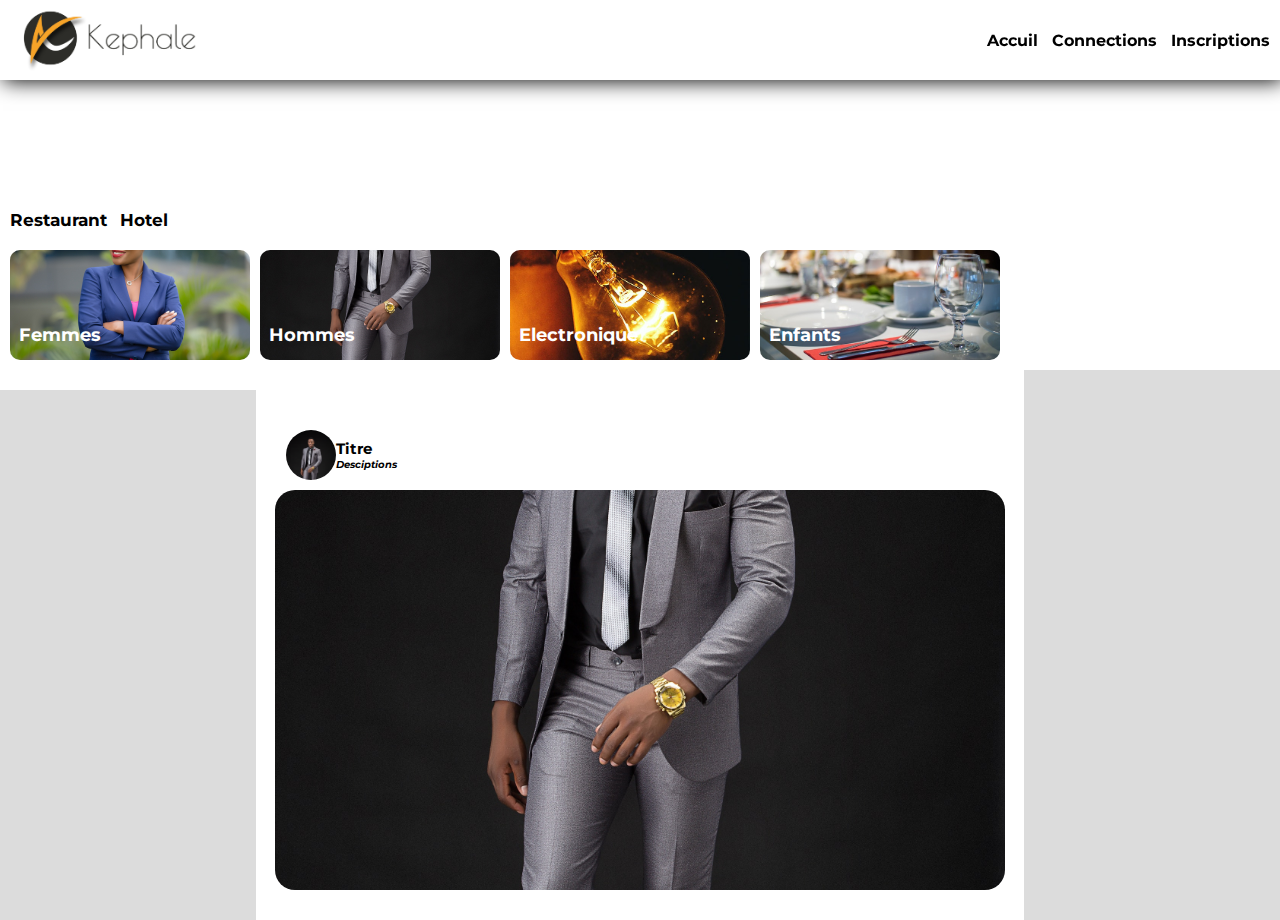
==== index.html @ f8649b3d "Kephale" ====
<!DOCTYPE html>
<html lang="en">
    <head>
        <meta charset="UTF-8">
        <meta http-equiv="X-UA-Compatible" content="IE=edge">
        <meta name="viewport" content="width=device-width, initial-scale=1.0">
        <link rel="stylesheet" href="CSS/Barre de navigations/navbare.css">
        <link rel="stylesheet" href="CSS/Barre de navigations/pub.css">
        <link rel="stylesheet" href="CSS/Contenut/article.css">
        <link rel="stylesheet" href="CSS/Contenut/contenu.css">
        <link rel="preconnect" href="https://fonts.googleapis.com">
        <link rel="preconnect" href="https://fonts.gstatic.com" crossorigin>
        <link
            href="https://fonts.googleapis.com/css2?family=Montserrat:ital,wght@0,100;0,200;0,700;0,800;1,100;1,700&display=swap"
            rel="stylesheet">
        <title>Kephale</title>
    </head>
    <body>
        <div class="barre">

            <div class="logo">
                <a href="/accuil.html">
                <img src="Logo/Logo-Kephale.png" alt="">
            </a>
            </div>

            <ul class="url">
                <h6><li><a href="">Accuil</a></li></h6>
               <h6> <li><a href="">Connections</a></li></h6>
                <h6><li><a href="/Pages/inscription.html">Inscriptions</a></li></h6>
            </ul>
        </div>
        <div class="pub">
            <video autoplay loop muted play-inline src="src/Videos/Tu es digne .mp4"></video>
        </div>
        <div class="article">
            <ul class="arti">
                <h6><li><a href="">Restaurant</a></li></h6>
               <h6><li><a href="">Hotel</a></li></h6>
            </ul>
            <div class="contenair">
                <a href="femme.html">
                    <div class="boutique">
                        <img src="src/Images/Femme.jpg" alt="">
                        <h5>Femmes</h5>
                    </div>
                </a>
            
                <a href="">
                    <div class="boutique">
                        <img src="src/Images/Homme.jpg" alt="">
                        <h5>Hommes</h5>
                    </div>
                </a>

                <a href="">
                    <div class="boutique">
                        <img src="src/Images/Electronique.jpg" alt="">
                        <h5>Electronique</h5>
                    </div>
                </a>

                <a href="">
                    <div class="boutique">
                        <img src="src/Images/Restaus.jpg" alt="">
                        <h5>Enfants</h5>
                    </div>
                </a>

            </div>
        </div>
        <div class="contenu">
            <div class="blok">

            </div>
            <div class="bloc">
                <div class="info">
                    <div class="profil">
                        <div class="prof">
                            <img src="src/Images/Homme.jpg" alt=""><ul
                                class="inf">
                            </div>
                            <ul class="inf">
                                <li><h1>Titre</h1></li>
                                <li><h6>Desciptions</h6></li>
                            </ul>
                        </div>
                        <div class="image">
                            <div class="imge">
                                <img src="src/Images/Homme.jpg" alt="">
                            </div>
                        </div>
                    </div>
                </div>

                <div class="fonction">

                </div>
            </div>
        </body>
    </html>
---- CSS/Barre de navigations/navbare.css ----
*{
    padding: 0;
    margin: 0;
    font-family: 'Montserrat', sans-serif;
    text-decoration: none;
    list-style: none;
}
.barre{
    display: flex;
    justify-content: space-between;
    width: 100%;
    background-color: rgb(255, 255, 255);
    align-items: center;
    box-shadow: 3px 1px 20px;
    position: fixed;
}
.logo img{
    width: 100px;
}
.url{
    display: flex;
    margin-right: 10px;
}
.url li a{
    font-size: 9px;
    color: black;
    margin-left: 10px;
    font: 300;
}
/* responsive de la bare de navigation 
425 px
*/
@media screen and (min-width: 425px){
    .logo img{
        width: 120px;
    }
    .url li a{
        font-size: 11px;
        color: black;
        margin-left: 10px;
    }
}
/* responsive de la bare de navigation 
768 px
*/
@media screen and (min-width: 768px){
    .barre{
        height: 70px;
    }
    .logo img{
        width: 190px;
    }
    .url li a{
        font-size: 15px;
        color: black;
        margin-left: 14px;
    }
}
/* responsive de la bare de navigation 
1024 px
*/
@media screen and (min-width: 1024px){
    .barre{
        height: 80px;
    }
    .logo img{
        width: 220px;
    }
    .url li a{
        font-size: 16px;
        color: black;
        margin-left: 14px;
    }
}
/* responsive de la bare de navigation 
1440 px
*/
@media screen and (min-width: 1440px){
    .barre{
        height: 90px;
    }
    .logo img{
        width: 240px;
    }
    .url li a{
        font-size: 17px;
        color: black;
        margin-left: 20px;
    }
}
---- CSS/Barre de navigations/pub.css ----
.pub video{
    width: 100%;
    height: 10%;
}

@media screen and (min-width: 412px){
    .pub video{
        margin-top: 46px;
    }
}

@media screen and (min-width: 320px){
    .pub video{
        margin-top: 46px;
    }
}
---- CSS/Contenut/article.css ----
.article{
    margin-bottom: 10px;
    height: 150px;
    width: 100%;
}

.arti{
    display: flex;
    margin-left: 10px;
    margin-bottom: 10px;
}
.arti li a{
    color: black;
    margin-right: 10px;
    font-size: 9px;
}
.contenair{
    width: 100%;
    height: 200px;
    display: flex;
}
.boutique{
    width: 60px;
    height: 100px;
    margin-left: 10px;
}
.boutique img{
    width: 100%;
    height: 100%;
    border-radius: 10px;
    object-fit: cover;
}
.boutique h5{
    margin-top: -20px;
    color: rgb(255, 255, 255);
    font-size: 6px;
    margin-left: 4px;

}
/* responsive de la bare de navigation 
425 px
*/
@media screen and (min-width: 412px){
    .arti{
        display: flex;
        margin-top: 10px;
        margin-left: 10px;
        margin-bottom: 20px;
    }
    .boutique{
        width: 90px;
        height: 100px;
        margin-left: 10px;
    }
    .arti li a{
        margin-right: 13px;
        font-size: 13px;
        
    }
    .boutique h5{
        margin-top: -25px;
        color: rgb(255, 255, 255);
        font-size: 10px;
        margin-left: 11px;
    
    }
}
/* responsive de la bare de navigation 
574 px
*/
@media screen and (min-width: 574px){
    .arti{
        display: flex;
        margin-top: 10px;
        margin-left: 10px;
        margin-bottom: 20px;
    }
    .boutique{
        width: 130px;
        height: 110px;
        margin-left: 10px;
    }
    .arti li a{
        margin-right: 13px;
        font-size: 15px;
        
    }
    .boutique h5{
        margin-top: -25px;
        color: rgb(255, 255, 255);
        font-size: 13px;
        margin-left: 9px;
    
    }
}

/* responsive de la bare de navigation 
375 px
*/
@media screen and (min-width: 375px){
    .boutique{
        width: 80px;
        height: 110px;
        margin-left: 10px;
    }
    .arti li a{
        margin-right: 13px;
        font-size: 15px;
    }
    .boutique h5{
        margin-top: -25px;
        color: rgb(255, 255, 255);
        font-size: 10px;
        margin-left: 9px;
    
    }
}


/* responsive de la bare de navigation 
768 px
*/
@media screen and (min-width: 768px){
    .boutique{
        width: 180px;
        height: 110px;
        margin-left: 10px;
    }
    .arti li a{
        margin-right: 13px;
        font-size: 15px;
    }
    .boutique h5{
        margin-top: -25px;
        color: rgb(255, 255, 255);
        font-size: 13px;
        margin-left: 9px;
    
    }
}
/* responsive de la bare de navigation 
1024px
*/
@media screen and (min-width: 1024px){
    .boutique{
        width: 240px;
        height: 110px;
        margin-left: 10px;
    }
    .arti li a{
        margin-right: 13px;
        font-size: 17px;
    }
    .boutique h5{
        margin-top: -40px;
        color: rgb(255, 255, 255);
        font-size: 18px;
        margin-left: 9px;
    
    }
}
/* responsive de la bare de navigation 
1440px
*/
@media screen and (min-width: 1440px){
    .boutique{
        width: 340px;
        height: 110px;
        margin-left: 10px;
    }
    .arti li a{
        margin-right: 13px;
        font-size: 20px;
    }
    .boutique h5{
        margin-top: -40px;
        color: rgb(255, 255, 255);
        font-size: 18px;
        margin-left: 9px;
    
    }
}
---- CSS/Contenut/contenu.css ----
.contenu{
    width: 100%;
    height: 100%;
    display: flex;
}
.bloc{
    width: 100%;
}
.blok{
    background-color: black;
    width: 0%;
}
.fonction{
    background-color: rgb(0, 0, 0);
    width: 0%;
}
.info{
    margin-bottom: 30px;
}

.profil{
    margin-top: 10px;
    display: flex;
    align-items: center;
}
.prof{
    width: 50px;
    height: 50px;

}
.profil img{
    width: 100%;
    height: 100%;
    object-fit: cover;
    object-position: top right;
    border-radius: 100px;
    margin-left: 10px;
}
.inf{
    margin-left: 20px;
}
.inf li h1{
    font-size: 15px;
}
.inf li h6{
    font-size: 10px;
    font-style: italic;
}

.image{
    width: 100%;
    height: 200px;
    margin-top: 10px;
    display: flex;
    align-items: center;
    justify-content: center;
}
.imge{
    width: 100%;
    height: 100%;
}
.imge img{
    width: 100%;
    height: 100%;
    object-fit: cover;
}

/* responsive de la bare de navigation 
425 px
*/
@media screen and (min-width: 425px){
    .image{
        width: 100%;
        height: 400px;
        margin-top: 10px;
    }
}

/* responsive de la bare de navigation 
768 px
*/
@media screen and (min-width: 768px){
    .image{
        width: 100%;
        height: 400px;
        margin-top: 10px;
        display: flex;
        align-items: center;
        justify-content: center;
    }
    .imge{
        width: 95%;
        height: 400px;
    }
    .imge img{
        width: 100%;
        height: 100%;
        object-fit: cover;
        border-radius: 20px
    }
    .inf{
        margin-left: 10px;
    }
    .profil{
        margin-top: 60px;
        display: flex;
        margin-left: 20px;
    }
    .bloc {
        width: 60%;
    }
    .blok{
        background-color: rgb(220, 220, 220);
        width: 20%;
        margin-top: 20px;
    }
    .fonction{
        background-color: rgb(220, 220, 220);
        width: 20%;
    }
    



}
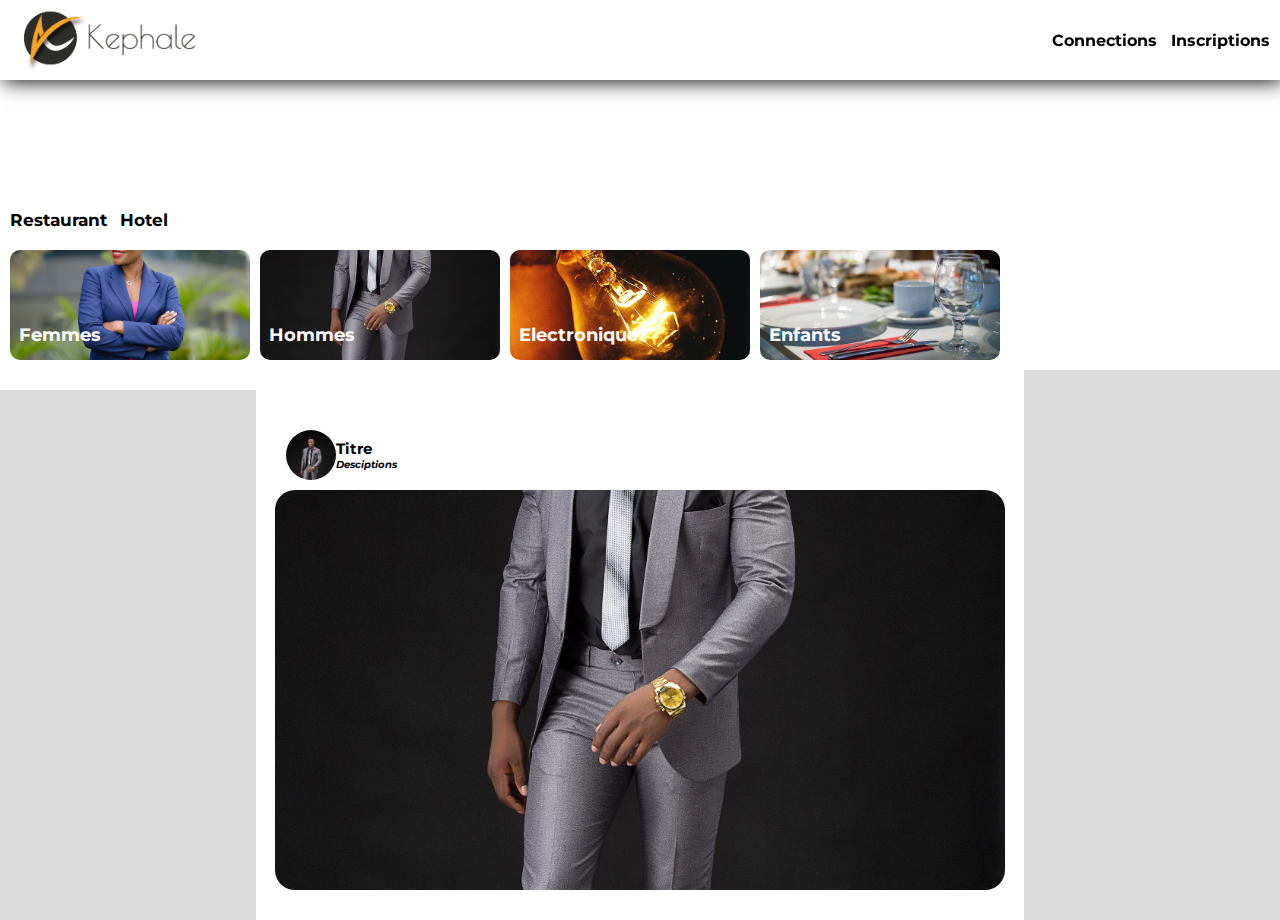
==== commit 2b4edafc: "kephqle" ====
--- a/index.html
+++ b/index.html
@@ -25,9 +25,8 @@
             </div>
 
             <ul class="url">
-                <h6><li><a href="">Accuil</a></li></h6>
                <h6> <li><a href="">Connections</a></li></h6>
-                <h6><li><a href="/Pages/inscription.html">Inscriptions</a></li></h6>
+                <h6><li><a href="inscription.html">Inscriptions</a></li></h6>
             </ul>
         </div>
         <div class="pub">
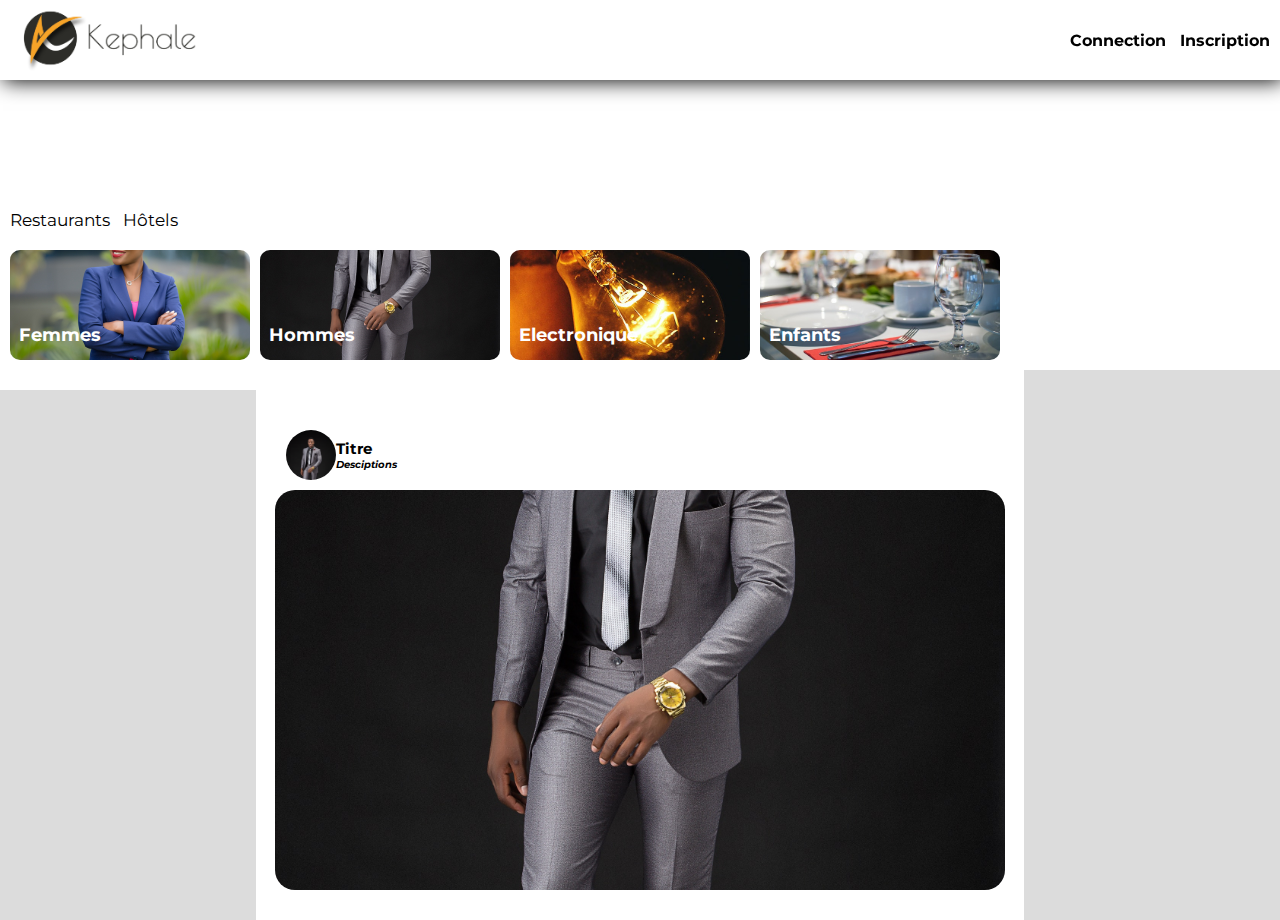
==== commit 3daab5c2: "kepkale" ====
--- a/index.html
+++ b/index.html
@@ -25,8 +25,8 @@
             </div>
 
             <ul class="url">
-               <h6> <li><a href="">Connections</a></li></h6>
-                <h6><li><a href="inscription.html">Inscriptions</a></li></h6>
+               <h6> <li><a href="">Connection</a></li></h6>
+                <h6><li><a href="inscription.html">Inscription</a></li></h6>
             </ul>
         </div>
         <div class="pub">
@@ -34,8 +34,8 @@
         </div>
         <div class="article">
             <ul class="arti">
-                <h6><li><a href="">Restaurant</a></li></h6>
-               <h6><li><a href="">Hotel</a></li></h6>
+               <li><a href="">Restaurants</a></li>
+               <li><a href="">Hôtels</a></li>
             </ul>
             <div class="contenair">
                 <a href="femme.html">
--- a/CSS/Contenut/article.css
+++ b/CSS/Contenut/article.css
@@ -37,8 +37,9 @@
     margin-left: 4px;
 
 }
-/* responsive de la bare de navigation 
-425 px
+
+/* responsive de la bare de navigation 
+412 px
 */
 @media screen and (min-width: 412px){
     .arti{
@@ -54,9 +55,35 @@
     }
     .arti li a{
         margin-right: 13px;
+        font-size: 423px;
+        
+    }
+
+}
+
+
+/* responsive de la bare de navigation 
+425 px
+*/
+@media screen and (min-width: 412px){
+    .arti{
+        display: flex;
+        margin-top: 10px;
+        margin-left: 10px;
+        margin-bottom: 20px;
+    }
+    .boutique{
+        width: 90px;
+        height: 100px;
+        margin-left: 10px;
+    }
+    .arti li a{
+        margin-right: 13px;
         font-size: 13px;
         
     }
+
+
     .boutique h5{
         margin-top: -25px;
         color: rgb(255, 255, 255);
@@ -105,34 +132,44 @@
     }
     .arti li a{
         margin-right: 13px;
+        font-size: 12px;
+    }
+    .boutique h5{
+        margin-top: -25px;
+        color: rgb(255, 255, 255);
+        font-size: 10px;
+        margin-left: 9px;
+    
+    }
+}
+
+/* responsive de la bare de navigation 
+412 px
+*/
+@media screen and (min-width: 412px){
+    .boutique{
+        width: 90px;
+        height: 110px;
+        margin-left: 10px;
+    }
+}
+
+/* responsive de la bare de navigation 
+768 px
+*/
+@media screen and (min-width: 768px){
+    .boutique{
+        width: 170px;
+        height: 110px;
+        margin-left: 10px;
+    }
+    .arti li a{
+        margin-right: 13px;
         font-size: 15px;
     }
     .boutique h5{
         margin-top: -25px;
         color: rgb(255, 255, 255);
-        font-size: 10px;
-        margin-left: 9px;
-    
-    }
-}
-
-
-/* responsive de la bare de navigation 
-768 px
-*/
-@media screen and (min-width: 768px){
-    .boutique{
-        width: 180px;
-        height: 110px;
-        margin-left: 10px;
-    }
-    .arti li a{
-        margin-right: 13px;
-        font-size: 15px;
-    }
-    .boutique h5{
-        margin-top: -25px;
-        color: rgb(255, 255, 255);
         font-size: 13px;
         margin-left: 9px;
     
@@ -164,8 +201,8 @@
 */
 @media screen and (min-width: 1440px){
     .boutique{
-        width: 340px;
-        height: 110px;
+        width: 330px;
+        height: 210px;
         margin-left: 10px;
     }
     .arti li a{
@@ -176,7 +213,7 @@
         margin-top: -40px;
         color: rgb(255, 255, 255);
         font-size: 18px;
-        margin-left: 9px;
+        margin-left: 20px;
     
     }
 }--- a/CSS/Contenut/contenu.css
+++ b/CSS/Contenut/contenu.css
@@ -65,6 +65,18 @@
     object-fit: cover;
 }
 
+
+/* responsive de la bare de navigation 
+412 px
+*/
+@media screen and (min-width: 412px){
+    .image{
+        width: 100%;
+        height: 320px;
+        margin-top: 10px;
+    }
+}
+
 /* responsive de la bare de navigation 
 425 px
 */
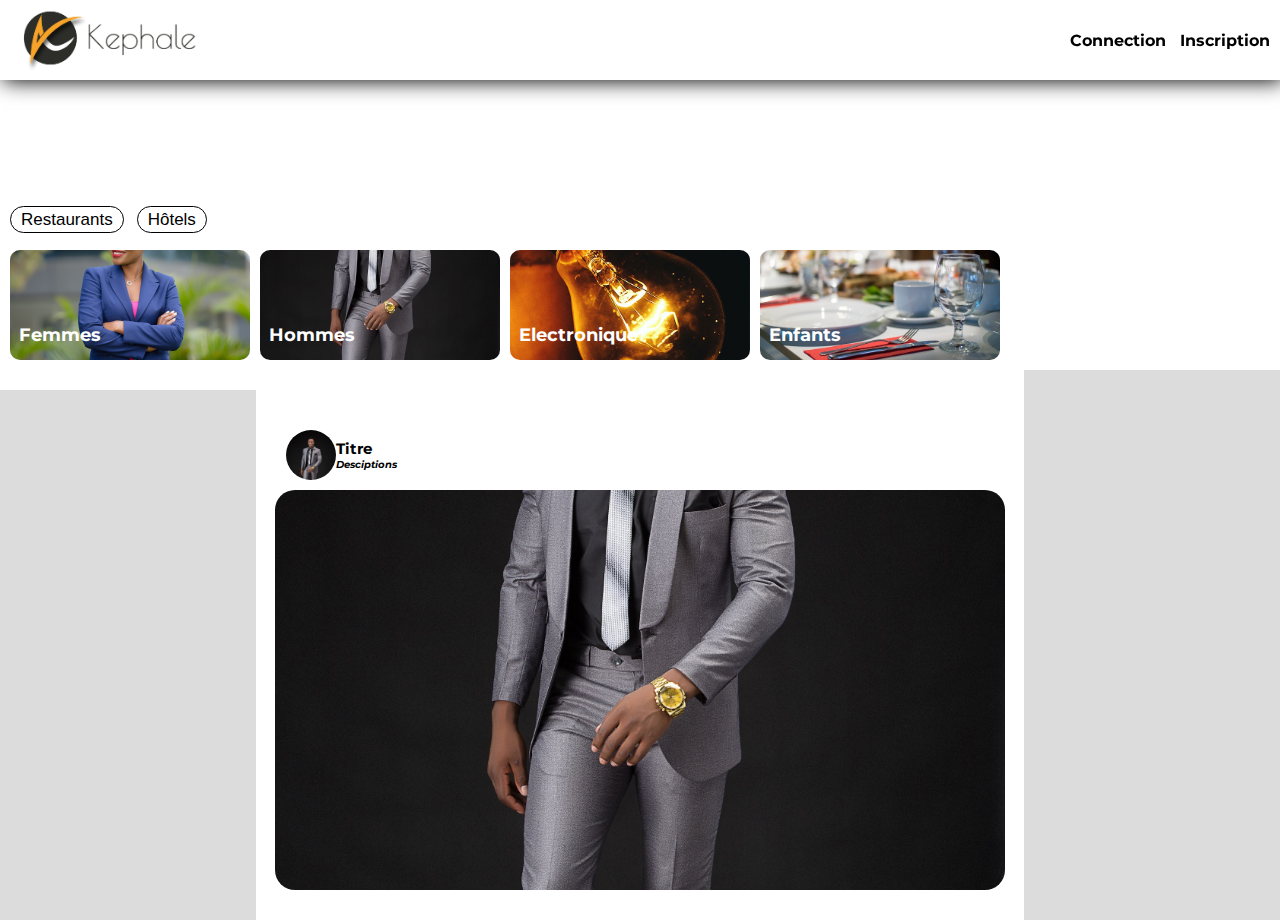
==== commit 602a2ee7: "kephale" ====
--- a/index.html
+++ b/index.html
@@ -19,7 +19,7 @@
         <div class="barre">
 
             <div class="logo">
-                <a href="/accuil.html">
+                <a href="index.html">
                 <img src="Logo/Logo-Kephale.png" alt="">
             </a>
             </div>
@@ -34,7 +34,7 @@
         </div>
         <div class="article">
             <ul class="arti">
-               <li><a href="">Restaurants</a></li>
+               <li><a href="restaurant.html">Restaurants</a></li>
                <li><a href="">Hôtels</a></li>
             </ul>
             <div class="contenair">
--- a/CSS/Contenut/article.css
+++ b/CSS/Contenut/article.css
@@ -8,11 +8,18 @@
     display: flex;
     margin-left: 10px;
     margin-bottom: 10px;
+    margin-top: 10px;
 }
 .arti li a{
     color: black;
     margin-right: 10px;
     font-size: 9px;
+    border: 0.1px solid black;
+    padding: 3px;
+    padding-left: 10px;
+    padding-right: 10px;
+    border-radius: 20px;
+    font-family: 'Arial Narrow Bold', sans-serif;
 }
 .contenair{
     width: 100%;
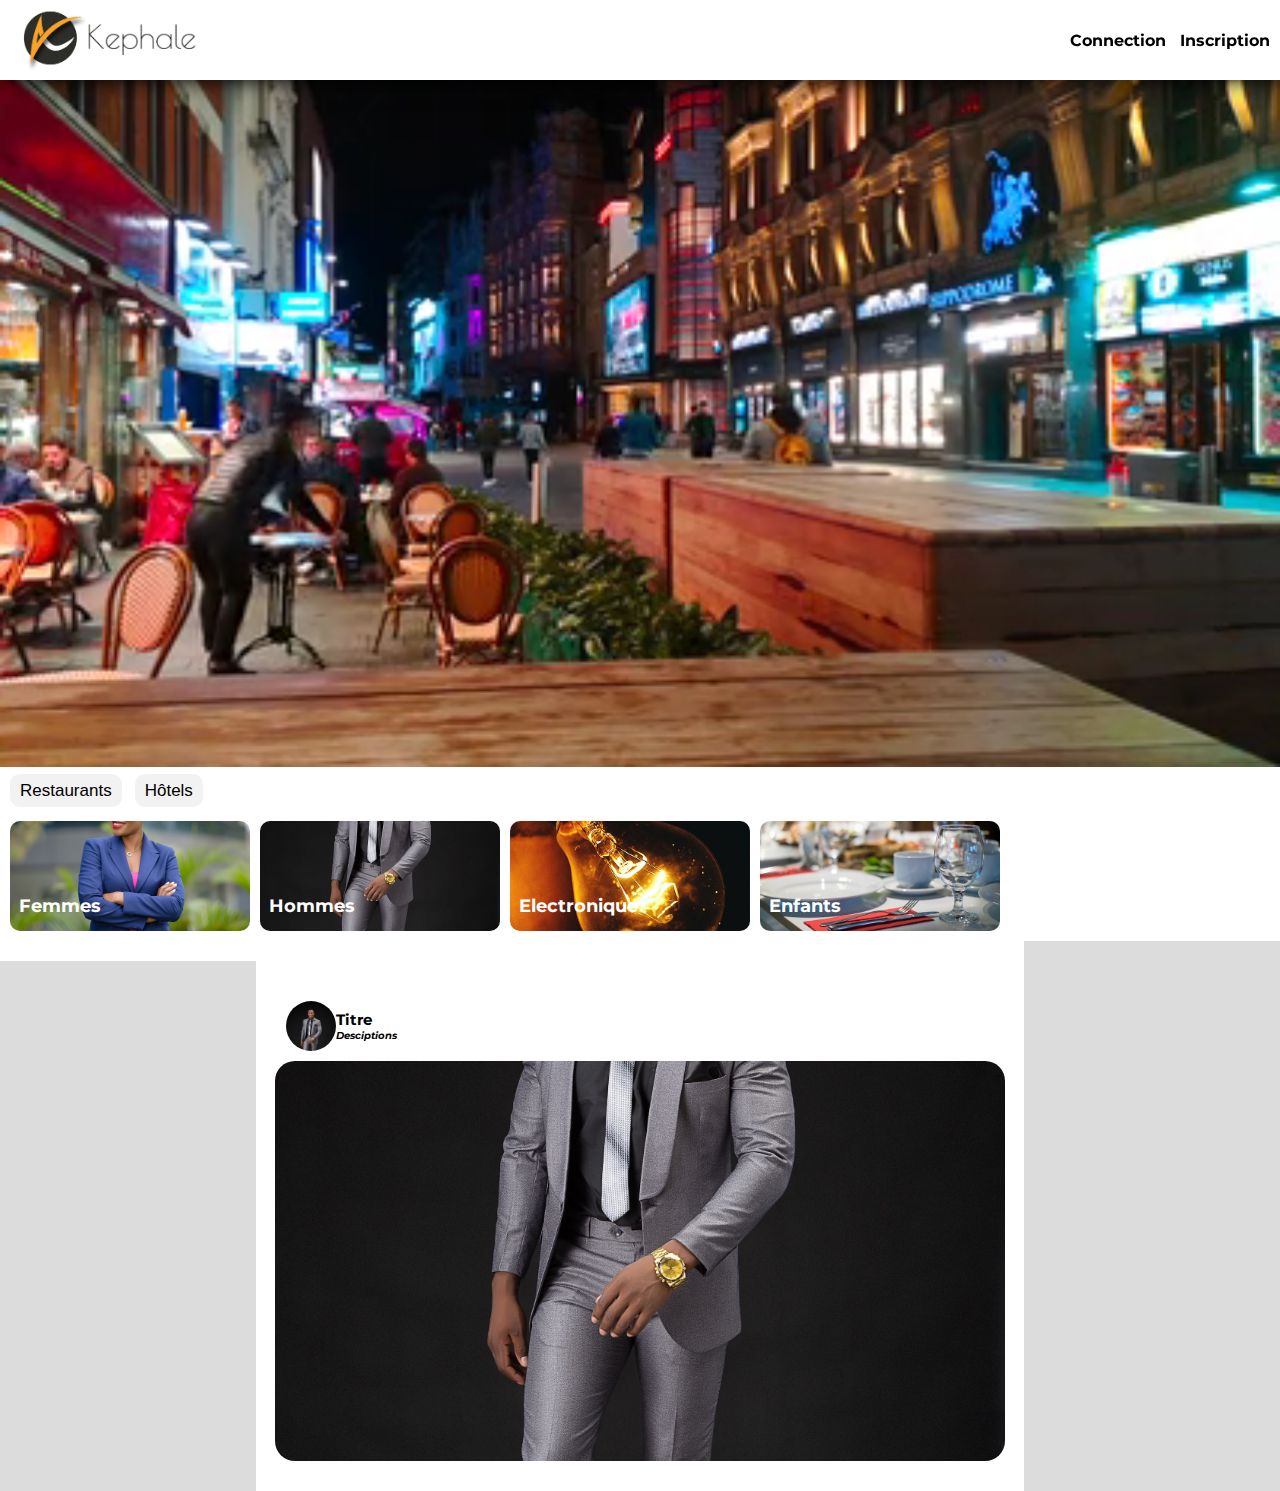
==== commit a4734757: "Kephale" ====
--- a/index.html
+++ b/index.html
@@ -30,11 +30,11 @@
             </ul>
         </div>
         <div class="pub">
-            <video autoplay loop muted play-inline src="src/Videos/Tu es digne .mp4"></video>
+            <video autoplay loop muted play-inline src="src/Videos/video.mp4"></video>
         </div>
         <div class="article">
             <ul class="arti">
-               <li><a href="restaurant.html">Restaurants</a></li>
+               <li><a href="retaurant.html">Restaurants</a></li>
                <li><a href="">Hôtels</a></li>
             </ul>
             <div class="contenair">
--- a/CSS/Contenut/article.css
+++ b/CSS/Contenut/article.css
@@ -14,12 +14,12 @@
     color: black;
     margin-right: 10px;
     font-size: 9px;
-    border: 0.1px solid black;
-    padding: 3px;
+    padding: 7px;
     padding-left: 10px;
     padding-right: 10px;
-    border-radius: 20px;
+    border-radius: 10px;
     font-family: 'Arial Narrow Bold', sans-serif;
+    background-color: rgb(242, 242, 242);
 }
 .contenair{
     width: 100%;
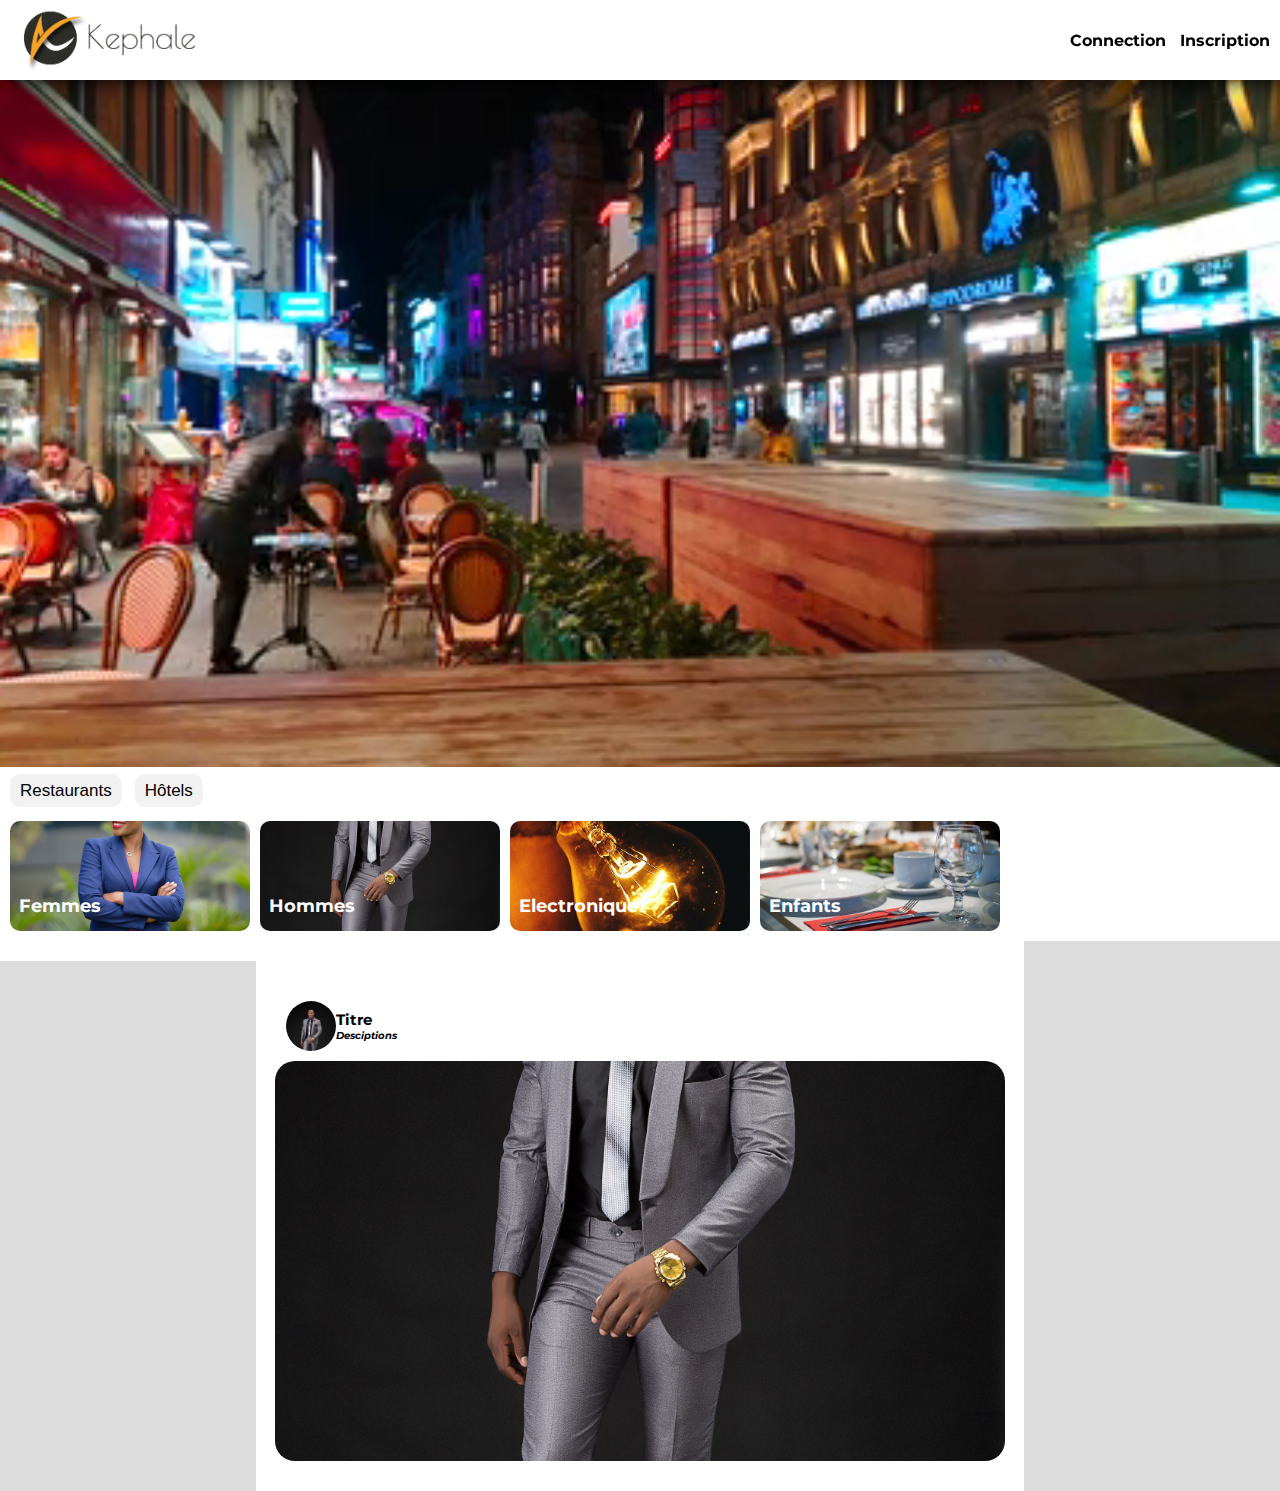
==== commit e4b5739e: "ygh" ====
--- a/index.html
+++ b/index.html
@@ -10,6 +10,7 @@
         <link rel="stylesheet" href="CSS/Contenut/contenu.css">
         <link rel="preconnect" href="https://fonts.googleapis.com">
         <link rel="preconnect" href="https://fonts.gstatic.com" crossorigin>
+        <link rel="manifest" href="manifest.json">
         <link
             href="https://fonts.googleapis.com/css2?family=Montserrat:ital,wght@0,100;0,200;0,700;0,800;1,100;1,700&display=swap"
             rel="stylesheet">
@@ -30,7 +31,7 @@
             </ul>
         </div>
         <div class="pub">
-            <video autoplay loop muted play-inline src="src/Videos/video.mp4"></video>
+            <video src="src/Videos/video.mp4" autoplay loop muted play-inline ></video>
         </div>
         <div class="article">
             <ul class="arti">
